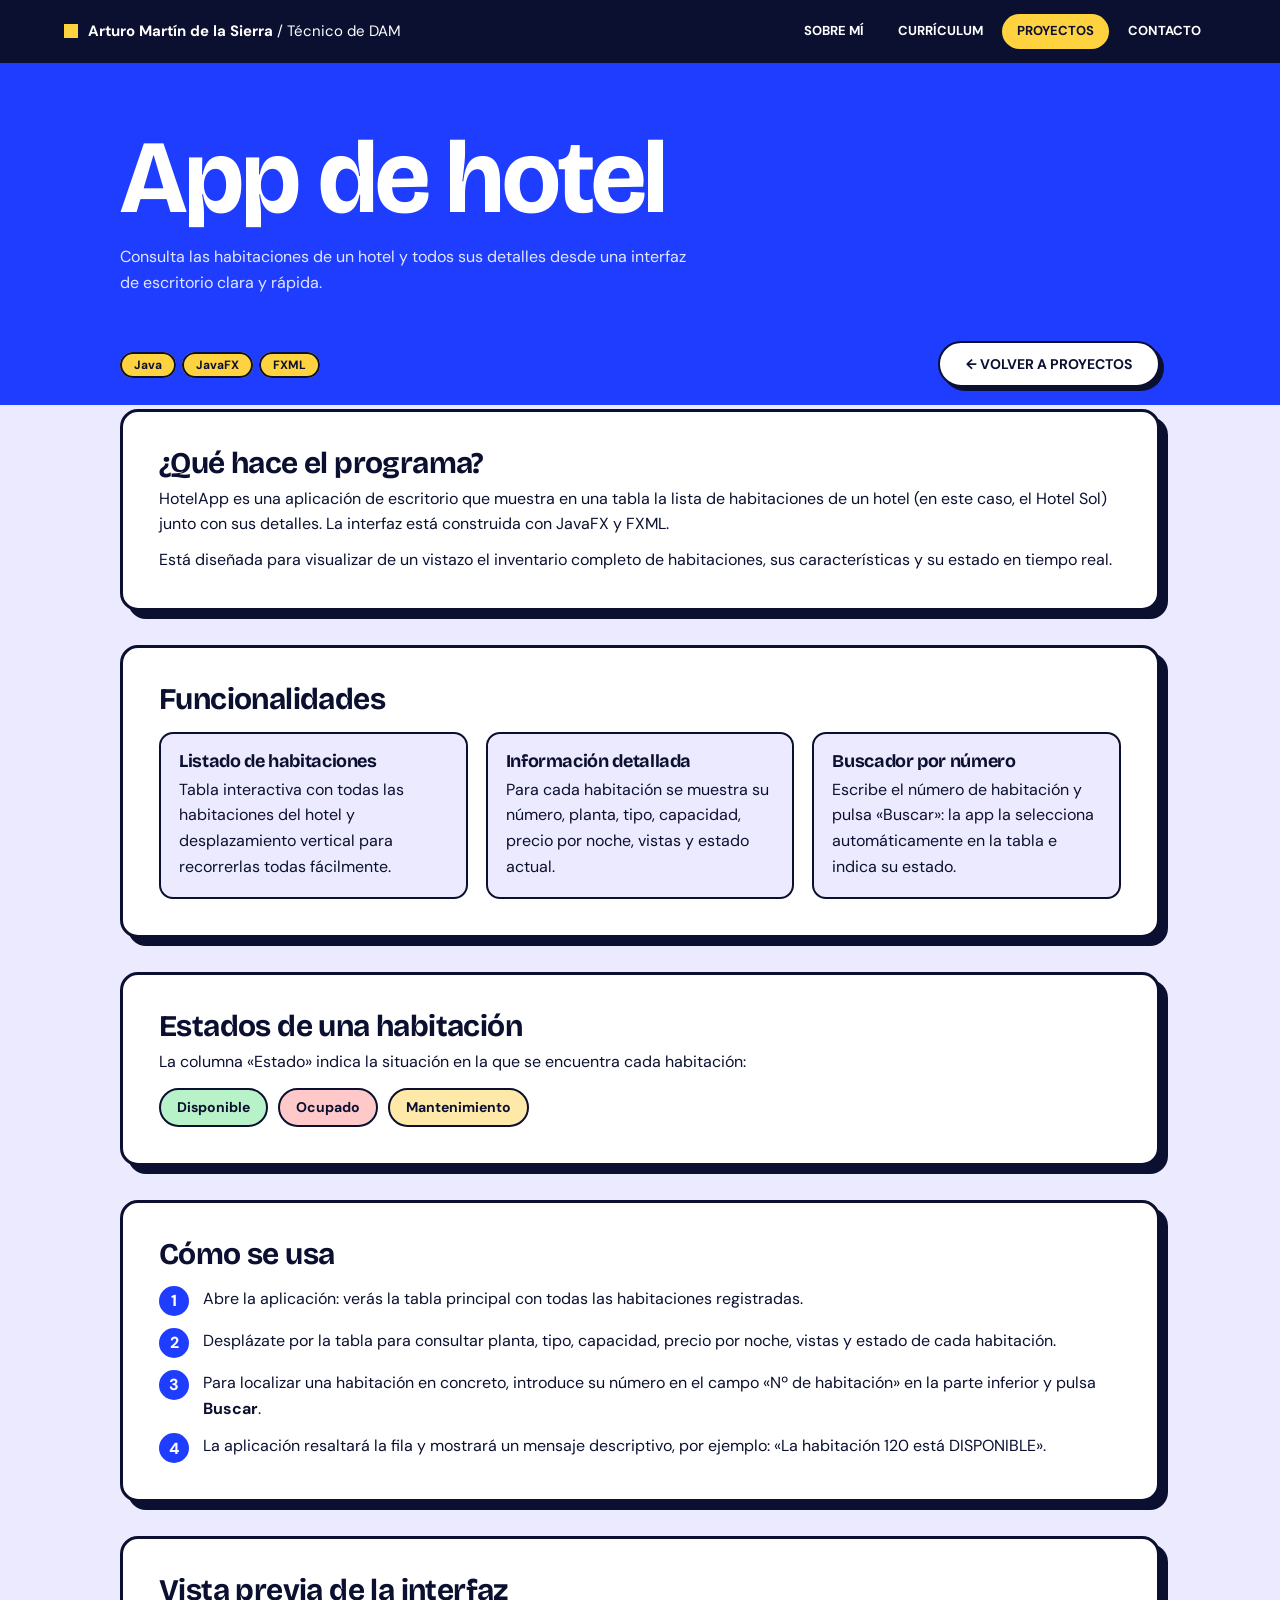
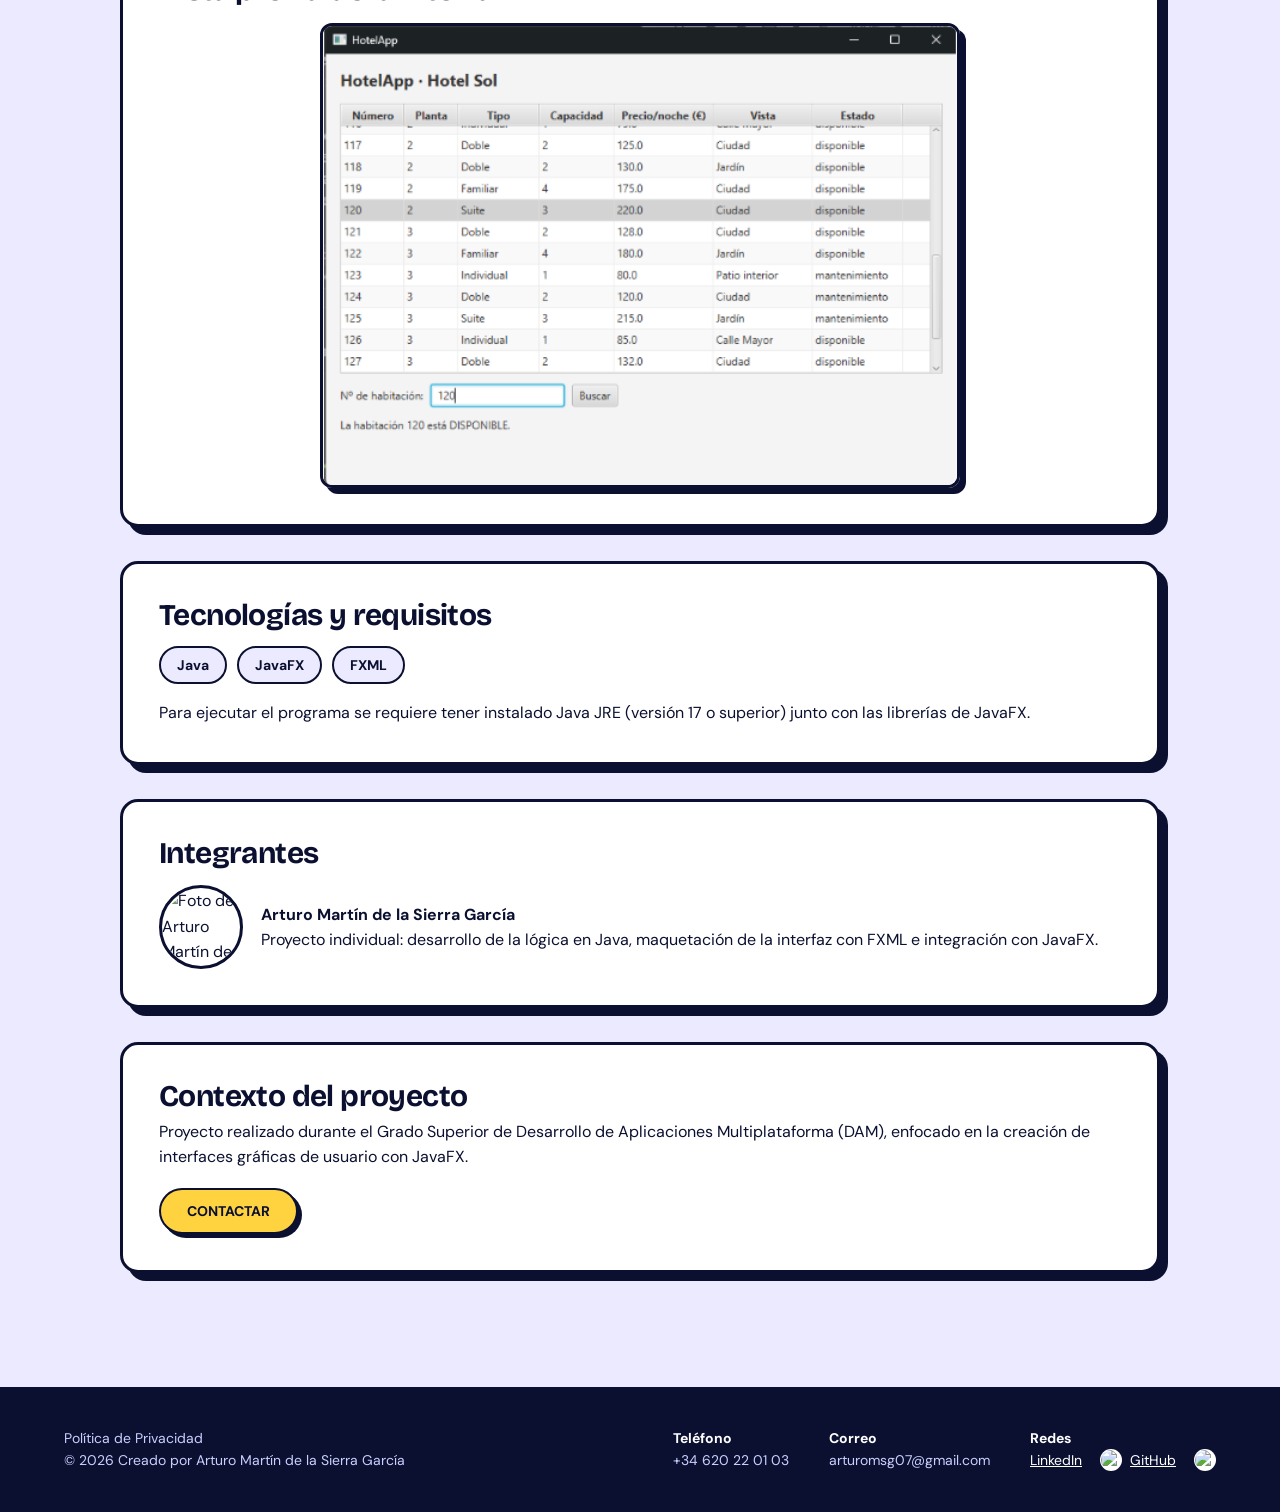
==== Hotel.html @ 02730245 "Nuevo proyecto" ====
<!DOCTYPE html>
<html lang="es">
<head>
<meta charset="UTF-8">
<meta name="viewport" content="width=device-width, initial-scale=1.0">
<title>Portfolio - App de hotel</title>
<link rel="preconnect" href="https://fonts.googleapis.com">
<link href="https://fonts.googleapis.com/css2?family=Bricolage+Grotesque:wght@700;800&family=DM+Sans:wght@400;700&display=swap" rel="stylesheet">
<link rel="stylesheet" href="styles/style.css">
</head>
<body>
<header>
<div class="logo"><i></i><span><strong>Arturo Martín de la Sierra</strong> / Técnico de DAM</span></div>
<nav><a href="index.html">SOBRE MÍ</a><a href="Curriculum.html">CURRÍCULUM</a><a href="Proyectos.html" class="on">PROYECTOS</a><a href="Contacto.html">CONTACTO</a></nav>
</header>
<section class="banner"><div class="wrap"><h1>App de hotel</h1><p>Consulta las habitaciones de un hotel y todos sus detalles desde una interfaz de escritorio clara y rápida.</p></div></section>
<main class="up"><div class="wrap">

<div class="fila" style="margin-bottom:22px"><div><span class="tag">Java</span><span class="tag">JavaFX</span><span class="tag">FXML</span></div><a class="btn alt" style="margin:0" href="Proyectos.html">← VOLVER A PROYECTOS</a></div>

<article class="card">
<h2>¿Qué hace el programa?</h2>
<p>HotelApp es una aplicación de escritorio que muestra en una tabla la lista de habitaciones de un hotel (en este caso, el Hotel Sol) junto con sus detalles. La interfaz está construida con JavaFX y FXML.</p>
<p>Está diseñada para visualizar de un vistazo el inventario completo de habitaciones, sus características y su estado en tiempo real.</p>
</article>

<article class="card">
<h2>Funcionalidades</h2>
<div class="grid" style="margin-top:16px">
<div class="feat"><h3>Listado de habitaciones</h3><p>Tabla interactiva con todas las habitaciones del hotel y desplazamiento vertical para recorrerlas todas fácilmente.</p></div>
<div class="feat"><h3>Información detallada</h3><p>Para cada habitación se muestra su número, planta, tipo, capacidad, precio por noche, vistas y estado actual.</p></div>
<div class="feat"><h3>Buscador por número</h3><p>Escribe el número de habitación y pulsa «Buscar»: la app la selecciona automáticamente en la tabla e indica su estado.</p></div>
</div>
</article>

<article class="card">
<h2>Estados de una habitación</h2>
<p>La columna «Estado» indica la situación en la que se encuentra cada habitación:</p>
<div class="chips" style="margin-top:14px">
<span class="est ok">Disponible</span>
<span class="est occ">Ocupado</span>
<span class="est mnt">Mantenimiento</span>
</div>
</article>

<article class="card">
<h2>Cómo se usa</h2>
<ol class="pasos" style="margin-top:16px">
<li><span>Abre la aplicación: verás la tabla principal con todas las habitaciones registradas.</span></li>
<li><span>Desplázate por la tabla para consultar planta, tipo, capacidad, precio por noche, vistas y estado de cada habitación.</span></li>
<li><span>Para localizar una habitación en concreto, introduce su número en el campo «Nº de habitación» en la parte inferior y pulsa <strong>Buscar</strong>.</span></li>
<li><span>La aplicación resaltará la fila y mostrará un mensaje descriptivo, por ejemplo: «La habitación 120 está DISPONIBLE».</span></li>
</ol>
</article>

<article class="card">
<h2>Vista previa de la interfaz</h2>
<img class="shot" src="Img/HotelApp.png" alt="Captura de HotelApp · Hotel Sol: tabla de habitaciones con buscador por número">
</article>

<article class="card">
<h2>Tecnologías y requisitos</h2>
<div class="chips" style="margin-top:14px"><span>Java</span><span>JavaFX</span><span>FXML</span></div>
<p style="margin-top:16px">Para ejecutar el programa se requiere tener instalado Java JRE (versión 17 o superior) junto con las librerías de JavaFX.</p>
</article>

<article class="card">
<h2>Integrantes</h2>
<div class="persona" style="margin-top:16px"><img src="Img/FotoPortfolio.png" alt="Foto de Arturo Martín de la Sierra"><div><strong>Arturo Martín de la Sierra García</strong><p>Proyecto individual: desarrollo de la lógica en Java, maquetación de la interfaz con FXML e integración con JavaFX.</p></div></div>
</article>

<article class="card">
<h2>Contexto del proyecto</h2>
<p>Proyecto realizado durante el Grado Superior de Desarrollo de Aplicaciones Multiplataforma (DAM), enfocado en la creación de interfaces gráficas de usuario con JavaFX.</p>
<div class="fila" style="margin-top:18px"><a class="btn" style="margin:0" href="Contacto.html">CONTACTAR</a></div>
</article>

</div></main>
<footer>
<div><p>Política de Privacidad</p><p>&copy; 2026 Creado por Arturo Martín de la Sierra García</p></div>
<div class="der">
<div><strong>Teléfono</strong><p>+34 620 22 01 03</p></div>
<div><strong>Correo</strong><p>arturomsg07@gmail.com</p></div>
<div><strong>Redes</strong><div class="redes"><a href="https://www.linkedin.com/in/arturo-martin-de-la-sierra3147">LinkedIn</a><img src="Img/LinkedIn_icon.svg.png" alt="Logo de LinkedIn"><a href="https://github.com/Artyx3147">GitHub</a><img src="Img/2111432.png" alt="Logo de GitHub"></div></div>
</div>
</footer>
</body>
</html>
---- styles/style.css ----
:root{--blue:#1f3dff;--ink:#0b1030;--lilac:#eceaff;--sun:#ffd23f;--r:18px}
*{margin:0;padding:0;box-sizing:border-box}
body{font:16px/1.6 "DM Sans",Arial,sans-serif;color:var(--ink);background:var(--lilac)}
h1,h2,h3{font-family:"Bricolage Grotesque","DM Sans",Arial,sans-serif;line-height:1.05;letter-spacing:-.02em}
a{color:inherit}
:focus-visible{outline:3px solid var(--sun);outline-offset:3px}
.wrap{max-width:1040px;margin:0 auto}
header{position:sticky;top:0;z-index:5;display:flex;justify-content:space-between;align-items:center;flex-wrap:wrap;gap:10px;padding:14px 5%;background:var(--ink);color:#fff}
.logo{display:flex;align-items:center;gap:10px;font-size:15px}
.logo i{width:14px;height:14px;background:var(--sun)}
nav a{display:inline-block;margin-left:4px;padding:7px 15px;border-radius:99px;font-size:13px;font-weight:700;text-decoration:none}
nav a:hover{background:var(--blue)}
nav a.on{background:var(--sun);color:var(--ink)}
.btn{display:inline-block;padding:12px 26px;margin:0 10px 12px 0;border:2px solid var(--ink);border-radius:99px;background:var(--sun);color:var(--ink);font:700 14px "DM Sans",Arial,sans-serif;text-decoration:none;cursor:pointer;box-shadow:4px 4px 0 var(--ink);transition:transform .15s,box-shadow .15s}
.btn:hover{transform:translate(-2px,-2px);box-shadow:6px 6px 0 var(--ink)}
.btn.alt{background:#fff}
.hero{background:var(--blue);color:#fff;padding:70px 5% 90px}
.hero .wrap{display:grid;grid-template-columns:360px 1fr;gap:70px;align-items:center}
.perfil{background:#fff;color:var(--ink);padding:16px 16px 28px;text-align:center;border:3px solid var(--ink);border-radius:200px 200px var(--r) var(--r);box-shadow:10px 10px 0 var(--sun)}
.perfil img{display:block;width:100%;aspect-ratio:1;object-fit:cover;border-radius:180px 180px 10px 10px;margin-bottom:18px}
.perfil h2{font-size:26px;margin-bottom:8px}
.perfil p{font-size:13px;font-weight:700;color:var(--blue)}
.hero h1{font-size:clamp(72px,13vw,160px)}
.hero h3{font-size:clamp(20px,2.6vw,28px);margin:6px 0 26px;color:var(--sun)}
.hero p{max-width:54ch;margin-bottom:14px;color:#e2e7ff}
.banner{background:var(--blue);color:#fff;padding:60px 5% 110px}
.banner h1{font-size:clamp(48px,9vw,104px)}
.banner p{margin-top:12px;max-width:52ch;color:#e2e7ff}
.up{margin-top:-64px;padding:0 5% 80px}
.card{background:#fff;border:3px solid var(--ink);border-radius:var(--r);box-shadow:8px 8px 0 var(--ink);padding:36px;margin-bottom:34px}
.fila{display:flex;justify-content:space-between;align-items:center;flex-wrap:wrap;gap:14px}
.card h2{font-size:30px;margin-bottom:6px}
.edu{display:flex;justify-content:space-between;align-items:center;gap:30px}
.edu b{display:block;font:800 26px "Bricolage Grotesque",Arial,sans-serif;color:var(--blue)}
.edu h3{font-size:22px;margin:4px 0}
.edu p{color:#4b5170}
.edu img{max-width:230px;max-height:130px;object-fit:contain}
.sub{font-size:19px;margin:26px 0 14px}
.chips{display:flex;flex-wrap:wrap;gap:10px}
.chips span,.tag{padding:6px 16px;border:2px solid var(--ink);border-radius:99px;background:var(--lilac);font-size:14px;font-weight:700}
.tag{background:var(--sun);font-size:12px;padding:3px 12px;margin:0 6px 0 0}
.proj{display:grid;grid-template-columns:1fr 1fr;padding:0;overflow:hidden}
.proj:nth-child(even) .txt{order:2}
.txt{padding:40px;display:flex;flex-direction:column;justify-content:center;gap:14px}
.txt h2{font-size:34px;color:var(--blue);margin:0}
.vis{display:flex;align-items:center;justify-content:center;min-height:310px;padding:24px;background:var(--lilac);border-left:3px solid var(--ink)}
.proj:nth-child(even) .vis{border-left:0;border-right:3px solid var(--ink)}
.vis img{width:100%;max-height:260px;object-fit:contain;border-radius:10px}
.mock{width:100%;background:var(--ink);color:#fff;border-radius:12px;padding:12px 14px 16px;font-size:12px}
.mock .dots{display:flex;gap:6px;margin-bottom:12px}
.mock .dots i{width:9px;height:9px;border-radius:50%;background:var(--sun)}
.mock .cols{display:grid;grid-template-columns:1fr 1.5fr;gap:12px}
.mock .lista div{padding:8px 10px;margin-bottom:6px;border-radius:8px;background:#1b2250}
.mock .lista .sel{background:var(--blue);font-weight:700}
.mock .det{padding:12px;border-radius:8px;background:#fff;color:var(--ink)}
.mock .det b{display:block;margin-bottom:8px;font-size:14px}
.mock .det u{display:block;height:8px;margin-bottom:8px;border-radius:4px;background:var(--lilac)}
form{display:flex;flex-direction:column;gap:18px}
label{display:block;margin-bottom:6px;font-size:14px;font-weight:700}
input,textarea{width:100%;padding:12px 14px;border:2px solid var(--ink);border-radius:12px;font:15px "DM Sans",Arial,sans-serif;background:#fff}
input:focus,textarea:focus{outline:none;border-color:var(--blue);box-shadow:4px 4px 0 var(--blue)}
textarea{resize:vertical}
footer{display:flex;justify-content:space-between;flex-wrap:wrap;gap:30px;padding:40px 5%;background:var(--ink);color:#c9cfff;font-size:14px}
footer strong{display:block;color:#fff}
footer .der{display:flex;flex-wrap:wrap;gap:40px}
footer .redes{display:flex;align-items:center;gap:8px}
footer .redes img{width:22px;height:22px;background:#fff;border-radius:50%;padding:1px}
footer .redes a{margin-right:10px;color:#fff}
@media(max-width:820px){.hero .wrap,.proj{grid-template-columns:1fr}.hero .wrap{gap:50px}.proj:nth-child(even) .txt{order:0}.vis,.proj:nth-child(even) .vis{border:0;border-top:3px solid var(--ink)}.edu{flex-direction:column;align-items:flex-start}.card{padding:26px}}
@media(prefers-reduced-motion:reduce){.btn{transition:none}}

.mas-fila{display:flex;align-items:center;gap:12px;font-size:13px;font-weight:700}
.mas{display:inline-flex;align-items:center;justify-content:center;width:44px;height:44px;border:2px solid var(--ink);border-radius:50%;background:var(--sun);color:var(--ink);font:800 28px/1 "Bricolage Grotesque",Arial,sans-serif;text-decoration:none;box-shadow:3px 3px 0 var(--ink);transition:transform .15s,box-shadow .15s}
.mas:hover{transform:translate(-2px,-2px);box-shadow:5px 5px 0 var(--ink)}
.grid{display:grid;grid-template-columns:repeat(auto-fit,minmax(240px,1fr));gap:18px}
.feat{border:2px solid var(--ink);border-radius:14px;padding:18px;background:var(--lilac)}
.feat h3{font-size:18px;margin-bottom:6px}
.card p+p{margin-top:10px}
.pasos{list-style:none;counter-reset:p;display:grid;gap:12px}
.pasos li{counter-increment:p;display:flex;gap:14px;align-items:flex-start}
.pasos li::before{content:counter(p);flex:none;display:grid;place-items:center;width:30px;height:30px;border-radius:50%;background:var(--blue);color:#fff;font-weight:800}
.est{display:inline-block;padding:2px 12px;border:2px solid var(--ink);border-radius:99px;font-size:13px;font-weight:700}
.est.ok{background:#b8f2c9}.est.occ{background:#ffc9c9}.est.nx{background:#e6e6e6}
.persona{display:flex;align-items:center;gap:18px}
.persona img{width:84px;height:84px;object-fit:cover;border-radius:50%;border:3px solid var(--ink)}
@media(prefers-reduced-motion:reduce){.mas{transition:none}}
.est.mnt{background:#ffe9a8}
.shot{display:block;width:100%;max-width:640px;margin:16px auto 0;border:3px solid var(--ink);border-radius:12px;box-shadow:6px 6px 0 var(--ink)}
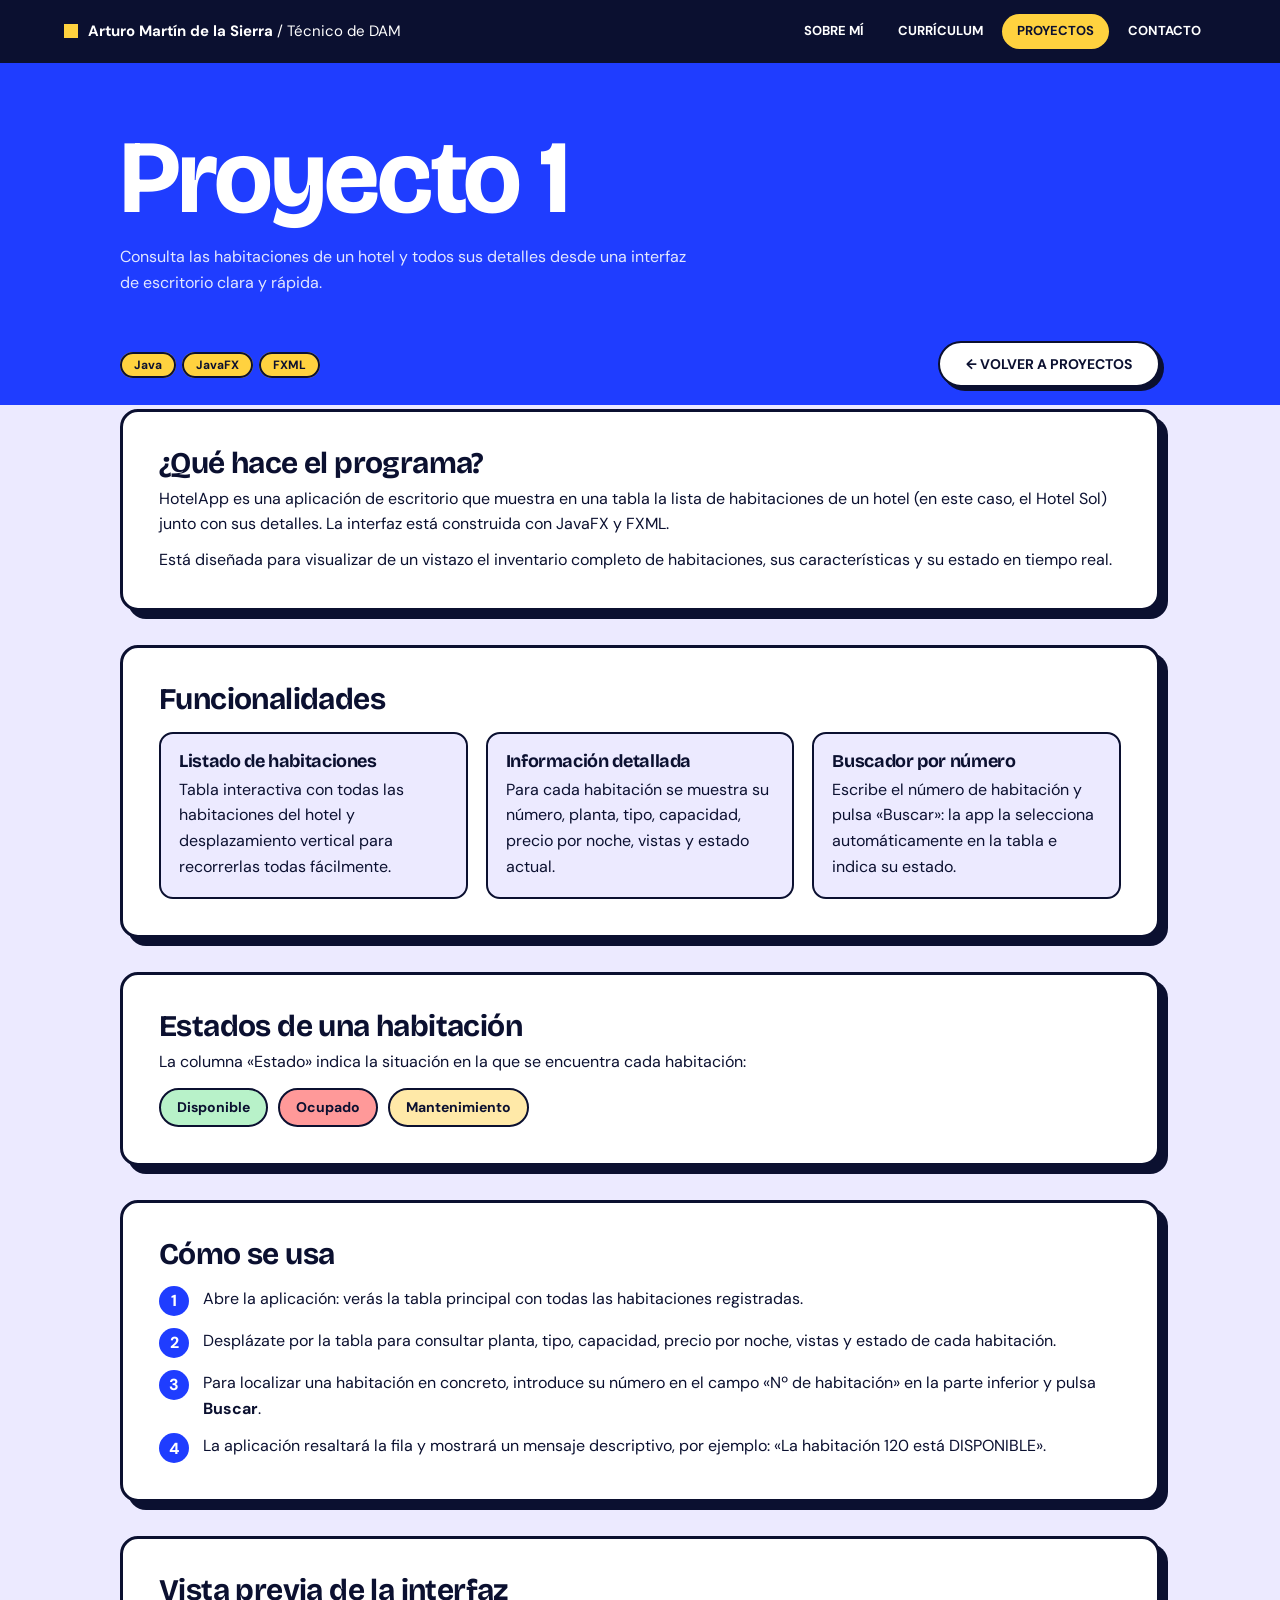
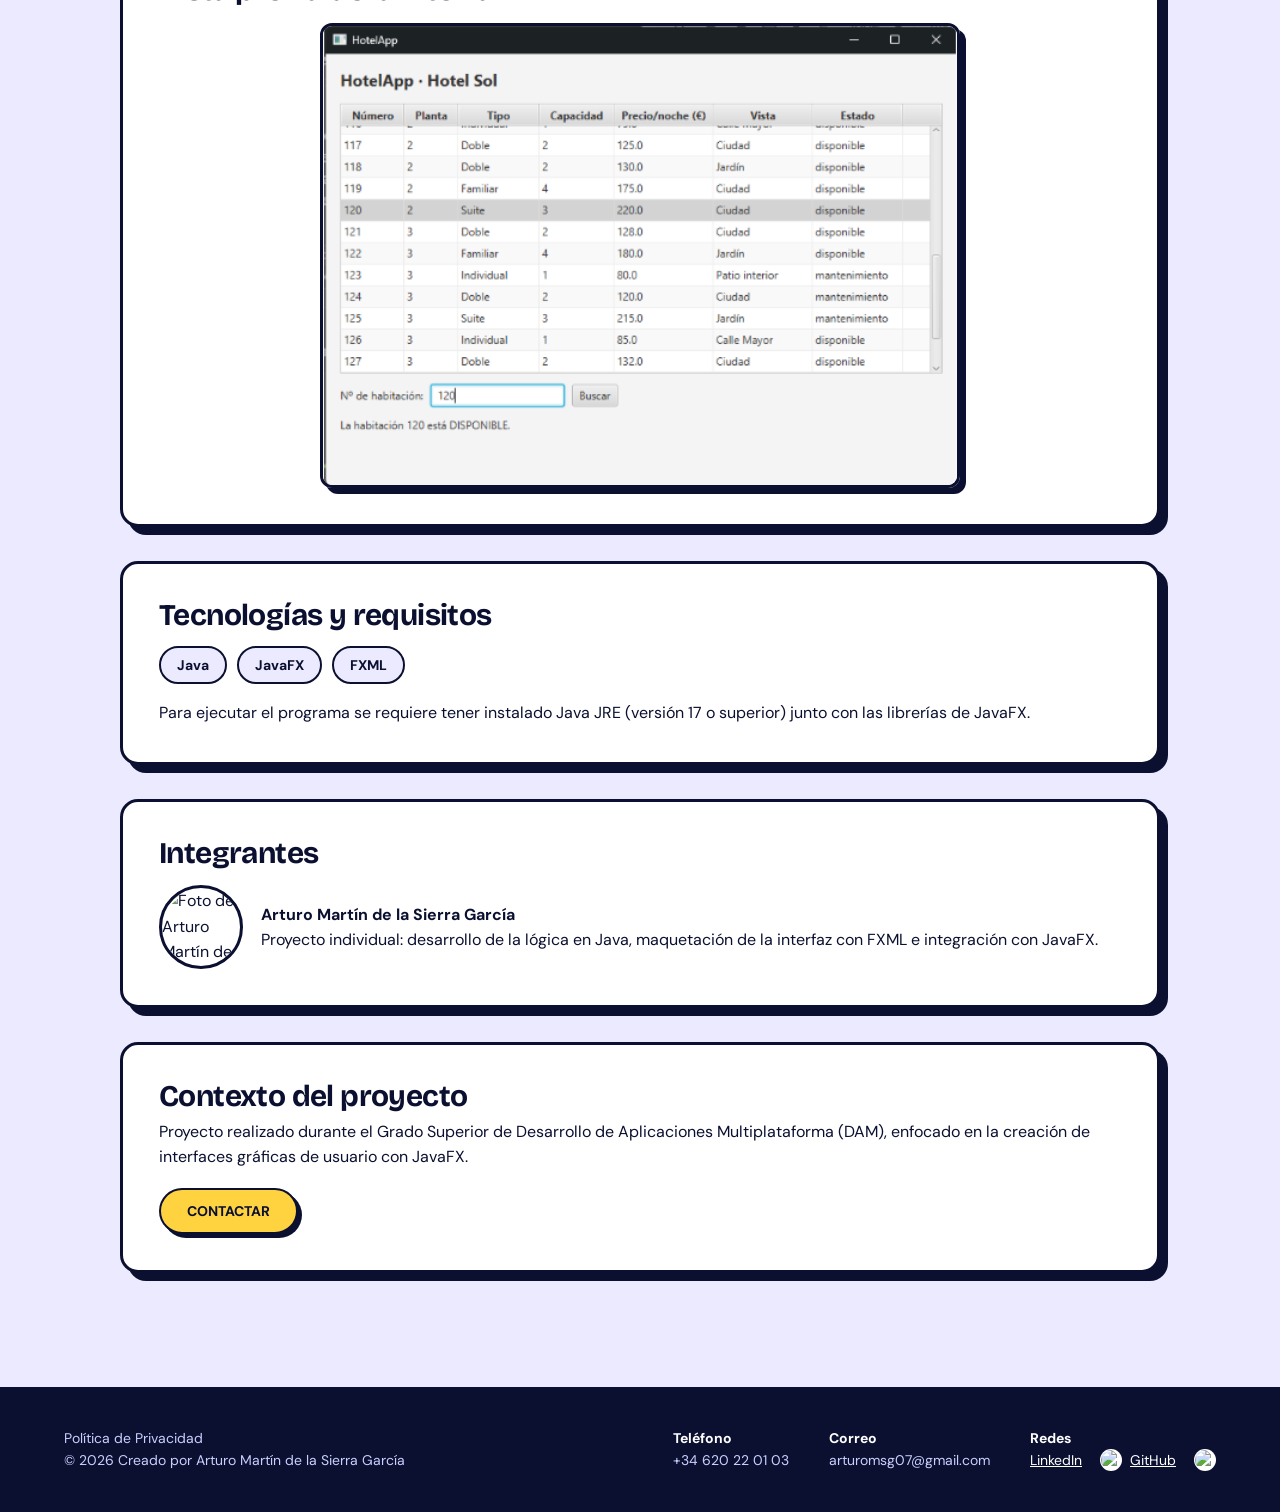
==== commit 34b8535c: "Proyecto 2" ====
--- a/Hotel.html
+++ b/Hotel.html
@@ -13,7 +13,7 @@
 <div class="logo"><i></i><span><strong>Arturo Martín de la Sierra</strong> / Técnico de DAM</span></div>
 <nav><a href="index.html">SOBRE MÍ</a><a href="Curriculum.html">CURRÍCULUM</a><a href="Proyectos.html" class="on">PROYECTOS</a><a href="Contacto.html">CONTACTO</a></nav>
 </header>
-<section class="banner"><div class="wrap"><h1>App de hotel</h1><p>Consulta las habitaciones de un hotel y todos sus detalles desde una interfaz de escritorio clara y rápida.</p></div></section>
+<section class="banner"><div class="wrap"><h1>Proyecto 1</h1><p>Consulta las habitaciones de un hotel y todos sus detalles desde una interfaz de escritorio clara y rápida.</p></div></section>
 <main class="up"><div class="wrap">
 
 <div class="fila" style="margin-bottom:22px"><div><span class="tag">Java</span><span class="tag">JavaFX</span><span class="tag">FXML</span></div><a class="btn alt" style="margin:0" href="Proyectos.html">← VOLVER A PROYECTOS</a></div>
--- a/styles/style.css
+++ b/styles/style.css
@@ -1,88 +1,604 @@
-:root{--blue:#1f3dff;--ink:#0b1030;--lilac:#eceaff;--sun:#ffd23f;--r:18px}
-*{margin:0;padding:0;box-sizing:border-box}
-body{font:16px/1.6 "DM Sans",Arial,sans-serif;color:var(--ink);background:var(--lilac)}
-h1,h2,h3{font-family:"Bricolage Grotesque","DM Sans",Arial,sans-serif;line-height:1.05;letter-spacing:-.02em}
-a{color:inherit}
-:focus-visible{outline:3px solid var(--sun);outline-offset:3px}
-.wrap{max-width:1040px;margin:0 auto}
-header{position:sticky;top:0;z-index:5;display:flex;justify-content:space-between;align-items:center;flex-wrap:wrap;gap:10px;padding:14px 5%;background:var(--ink);color:#fff}
-.logo{display:flex;align-items:center;gap:10px;font-size:15px}
-.logo i{width:14px;height:14px;background:var(--sun)}
-nav a{display:inline-block;margin-left:4px;padding:7px 15px;border-radius:99px;font-size:13px;font-weight:700;text-decoration:none}
-nav a:hover{background:var(--blue)}
-nav a.on{background:var(--sun);color:var(--ink)}
-.btn{display:inline-block;padding:12px 26px;margin:0 10px 12px 0;border:2px solid var(--ink);border-radius:99px;background:var(--sun);color:var(--ink);font:700 14px "DM Sans",Arial,sans-serif;text-decoration:none;cursor:pointer;box-shadow:4px 4px 0 var(--ink);transition:transform .15s,box-shadow .15s}
-.btn:hover{transform:translate(-2px,-2px);box-shadow:6px 6px 0 var(--ink)}
-.btn.alt{background:#fff}
-.hero{background:var(--blue);color:#fff;padding:70px 5% 90px}
-.hero .wrap{display:grid;grid-template-columns:360px 1fr;gap:70px;align-items:center}
-.perfil{background:#fff;color:var(--ink);padding:16px 16px 28px;text-align:center;border:3px solid var(--ink);border-radius:200px 200px var(--r) var(--r);box-shadow:10px 10px 0 var(--sun)}
-.perfil img{display:block;width:100%;aspect-ratio:1;object-fit:cover;border-radius:180px 180px 10px 10px;margin-bottom:18px}
-.perfil h2{font-size:26px;margin-bottom:8px}
-.perfil p{font-size:13px;font-weight:700;color:var(--blue)}
-.hero h1{font-size:clamp(72px,13vw,160px)}
-.hero h3{font-size:clamp(20px,2.6vw,28px);margin:6px 0 26px;color:var(--sun)}
-.hero p{max-width:54ch;margin-bottom:14px;color:#e2e7ff}
-.banner{background:var(--blue);color:#fff;padding:60px 5% 110px}
-.banner h1{font-size:clamp(48px,9vw,104px)}
-.banner p{margin-top:12px;max-width:52ch;color:#e2e7ff}
-.up{margin-top:-64px;padding:0 5% 80px}
-.card{background:#fff;border:3px solid var(--ink);border-radius:var(--r);box-shadow:8px 8px 0 var(--ink);padding:36px;margin-bottom:34px}
-.fila{display:flex;justify-content:space-between;align-items:center;flex-wrap:wrap;gap:14px}
-.card h2{font-size:30px;margin-bottom:6px}
-.edu{display:flex;justify-content:space-between;align-items:center;gap:30px}
-.edu b{display:block;font:800 26px "Bricolage Grotesque",Arial,sans-serif;color:var(--blue)}
-.edu h3{font-size:22px;margin:4px 0}
-.edu p{color:#4b5170}
-.edu img{max-width:230px;max-height:130px;object-fit:contain}
-.sub{font-size:19px;margin:26px 0 14px}
-.chips{display:flex;flex-wrap:wrap;gap:10px}
-.chips span,.tag{padding:6px 16px;border:2px solid var(--ink);border-radius:99px;background:var(--lilac);font-size:14px;font-weight:700}
-.tag{background:var(--sun);font-size:12px;padding:3px 12px;margin:0 6px 0 0}
-.proj{display:grid;grid-template-columns:1fr 1fr;padding:0;overflow:hidden}
-.proj:nth-child(even) .txt{order:2}
-.txt{padding:40px;display:flex;flex-direction:column;justify-content:center;gap:14px}
-.txt h2{font-size:34px;color:var(--blue);margin:0}
-.vis{display:flex;align-items:center;justify-content:center;min-height:310px;padding:24px;background:var(--lilac);border-left:3px solid var(--ink)}
-.proj:nth-child(even) .vis{border-left:0;border-right:3px solid var(--ink)}
-.vis img{width:100%;max-height:260px;object-fit:contain;border-radius:10px}
-.mock{width:100%;background:var(--ink);color:#fff;border-radius:12px;padding:12px 14px 16px;font-size:12px}
-.mock .dots{display:flex;gap:6px;margin-bottom:12px}
-.mock .dots i{width:9px;height:9px;border-radius:50%;background:var(--sun)}
-.mock .cols{display:grid;grid-template-columns:1fr 1.5fr;gap:12px}
-.mock .lista div{padding:8px 10px;margin-bottom:6px;border-radius:8px;background:#1b2250}
-.mock .lista .sel{background:var(--blue);font-weight:700}
-.mock .det{padding:12px;border-radius:8px;background:#fff;color:var(--ink)}
-.mock .det b{display:block;margin-bottom:8px;font-size:14px}
-.mock .det u{display:block;height:8px;margin-bottom:8px;border-radius:4px;background:var(--lilac)}
-form{display:flex;flex-direction:column;gap:18px}
-label{display:block;margin-bottom:6px;font-size:14px;font-weight:700}
-input,textarea{width:100%;padding:12px 14px;border:2px solid var(--ink);border-radius:12px;font:15px "DM Sans",Arial,sans-serif;background:#fff}
-input:focus,textarea:focus{outline:none;border-color:var(--blue);box-shadow:4px 4px 0 var(--blue)}
-textarea{resize:vertical}
-footer{display:flex;justify-content:space-between;flex-wrap:wrap;gap:30px;padding:40px 5%;background:var(--ink);color:#c9cfff;font-size:14px}
-footer strong{display:block;color:#fff}
-footer .der{display:flex;flex-wrap:wrap;gap:40px}
-footer .redes{display:flex;align-items:center;gap:8px}
-footer .redes img{width:22px;height:22px;background:#fff;border-radius:50%;padding:1px}
-footer .redes a{margin-right:10px;color:#fff}
-@media(max-width:820px){.hero .wrap,.proj{grid-template-columns:1fr}.hero .wrap{gap:50px}.proj:nth-child(even) .txt{order:0}.vis,.proj:nth-child(even) .vis{border:0;border-top:3px solid var(--ink)}.edu{flex-direction:column;align-items:flex-start}.card{padding:26px}}
-@media(prefers-reduced-motion:reduce){.btn{transition:none}}
-
-.mas-fila{display:flex;align-items:center;gap:12px;font-size:13px;font-weight:700}
-.mas{display:inline-flex;align-items:center;justify-content:center;width:44px;height:44px;border:2px solid var(--ink);border-radius:50%;background:var(--sun);color:var(--ink);font:800 28px/1 "Bricolage Grotesque",Arial,sans-serif;text-decoration:none;box-shadow:3px 3px 0 var(--ink);transition:transform .15s,box-shadow .15s}
-.mas:hover{transform:translate(-2px,-2px);box-shadow:5px 5px 0 var(--ink)}
-.grid{display:grid;grid-template-columns:repeat(auto-fit,minmax(240px,1fr));gap:18px}
-.feat{border:2px solid var(--ink);border-radius:14px;padding:18px;background:var(--lilac)}
-.feat h3{font-size:18px;margin-bottom:6px}
-.card p+p{margin-top:10px}
-.pasos{list-style:none;counter-reset:p;display:grid;gap:12px}
-.pasos li{counter-increment:p;display:flex;gap:14px;align-items:flex-start}
-.pasos li::before{content:counter(p);flex:none;display:grid;place-items:center;width:30px;height:30px;border-radius:50%;background:var(--blue);color:#fff;font-weight:800}
-.est{display:inline-block;padding:2px 12px;border:2px solid var(--ink);border-radius:99px;font-size:13px;font-weight:700}
-.est.ok{background:#b8f2c9}.est.occ{background:#ffc9c9}.est.nx{background:#e6e6e6}
-.persona{display:flex;align-items:center;gap:18px}
-.persona img{width:84px;height:84px;object-fit:cover;border-radius:50%;border:3px solid var(--ink)}
-@media(prefers-reduced-motion:reduce){.mas{transition:none}}
-.est.mnt{background:#ffe9a8}
-.shot{display:block;width:100%;max-width:640px;margin:16px auto 0;border:3px solid var(--ink);border-radius:12px;box-shadow:6px 6px 0 var(--ink)}
+:root {
+  --blue: #1f3dff;
+  --ink: #0b1030;
+  --lilac: #eceaff;
+  --sun: #ffd23f;
+  --r: 18px;
+}
+
+* {
+  margin: 0;
+  padding: 0;
+  box-sizing: border-box;
+}
+
+body {
+  font: 16px/1.6 "DM Sans", Arial, sans-serif;
+  color: var(--ink);
+  background: var(--lilac);
+}
+
+h1, h2, h3 {
+  font-family: "Bricolage Grotesque", "DM Sans", Arial, sans-serif;
+  line-height: 1.05;
+  letter-spacing: -.02em;
+}
+
+a {
+  color: inherit;
+}
+
+:focus-visible {
+  outline: 3px solid var(--sun);
+  outline-offset: 3px;
+}
+
+.wrap {
+  max-width: 1040px;
+  margin: 0 auto;
+}
+
+header {
+  position: sticky;
+  top: 0;
+  z-index: 5;
+  display: flex;
+  justify-content: space-between;
+  align-items: center;
+  flex-wrap: wrap;
+  gap: 10px;
+  padding: 14px 5%;
+  background: var(--ink);
+  color: #fff;
+}
+
+.logo {
+  display: flex;
+  align-items: center;
+  gap: 10px;
+  font-size: 15px;
+}
+
+.logo i {
+  width: 14px;
+  height: 14px;
+  background: var(--sun);
+}
+
+nav a {
+  display: inline-block;
+  margin-left: 4px;
+  padding: 7px 15px;
+  border-radius: 99px;
+  font-size: 13px;
+  font-weight: 700;
+  text-decoration: none;
+}
+
+nav a:hover {
+  background: var(--blue);
+}
+
+nav a.on {
+  background: var(--sun);
+  color: var(--ink);
+}
+
+.btn {
+  display: inline-block;
+  padding: 12px 26px;
+  margin: 0 10px 12px 0;
+  border: 2px solid var(--ink);
+  border-radius: 99px;
+  background: var(--sun);
+  color: var(--ink);
+  font: 700 14px "DM Sans", Arial, sans-serif;
+  text-decoration: none;
+  cursor: pointer;
+  box-shadow: 4px 4px 0 var(--ink);
+  transition: transform .15s, box-shadow .15s;
+}
+
+.btn:hover {
+  transform: translate(-2px, -2px);
+  box-shadow: 6px 6px 0 var(--ink);
+}
+
+.btn.alt {
+  background: #fff;
+}
+
+.hero {
+  background: var(--blue);
+  color: #fff;
+  padding: 70px 5% 90px;
+}
+
+.hero .wrap {
+  display: grid;
+  grid-template-columns: 360px 1fr;
+  gap: 70px;
+  align-items: center;
+}
+
+.perfil {
+  background: #fff;
+  color: var(--ink);
+  padding: 16px 16px 28px;
+  text-align: center;
+  border: 3px solid var(--ink);
+  border-radius: 200px 200px var(--r) var(--r);
+  box-shadow: 10px 10px 0 var(--sun);
+}
+
+.perfil img {
+  display: block;
+  width: 100%;
+  aspect-ratio: 1;
+  object-fit: cover;
+  border-radius: 180px 180px 10px 10px;
+  margin-bottom: 18px;
+}
+
+.perfil h2 {
+  font-size: 26px;
+  margin-bottom: 8px;
+}
+
+.perfil p {
+  font-size: 13px;
+  font-weight: 700;
+  color: var(--blue);
+}
+
+.hero h1 {
+  font-size: clamp(72px, 13vw, 160px);
+}
+
+.hero h3 {
+  font-size: clamp(20px, 2.6vw, 28px);
+  margin: 6px 0 26px;
+  color: var(--sun);
+}
+
+.hero p {
+  max-width: 54ch;
+  margin-bottom: 14px;
+  color: #e2e7ff;
+}
+
+.banner {
+  background: var(--blue);
+  color: #fff;
+  padding: 60px 5% 110px;
+}
+
+.banner h1 {
+  font-size: clamp(48px, 9vw, 104px);
+}
+
+.banner p {
+  margin-top: 12px;
+  max-width: 52ch;
+  color: #e2e7ff;
+}
+
+.up {
+  margin-top: -64px;
+  padding: 0 5% 80px;
+}
+
+.card {
+  background: #fff;
+  border: 3px solid var(--ink);
+  border-radius: var(--r);
+  box-shadow: 8px 8px 0 var(--ink);
+  padding: 36px;
+  margin-bottom: 34px;
+}
+
+.fila {
+  display: flex;
+  justify-content: space-between;
+  align-items: center;
+  flex-wrap: wrap;
+  gap: 14px;
+}
+
+.card h2 {
+  font-size: 30px;
+  margin-bottom: 6px;
+}
+
+.edu {
+  display: flex;
+  justify-content: space-between;
+  align-items: center;
+  gap: 30px;
+}
+
+.edu b {
+  display: block;
+  font: 800 26px "Bricolage Grotesque", Arial, sans-serif;
+  color: var(--blue);
+}
+
+.edu h3 {
+  font-size: 22px;
+  margin: 4px 0;
+}
+
+.edu p {
+  color: #4b5170;
+}
+
+.edu img {
+  max-width: 230px;
+  max-height: 130px;
+  object-fit: contain;
+}
+
+.sub {
+  font-size: 19px;
+  margin: 26px 0 14px;
+}
+
+.chips {
+  display: flex;
+  flex-wrap: wrap;
+  gap: 10px;
+}
+
+.chips span, .tag {
+  padding: 6px 16px;
+  border: 2px solid var(--ink);
+  border-radius: 99px;
+  background: var(--lilac);
+  font-size: 14px;
+  font-weight: 700;
+}
+
+.tag {
+  background: var(--sun);
+  font-size: 12px;
+  padding: 3px 12px;
+  margin: 0 6px 0 0;
+}
+
+.proj {
+  display: grid;
+  grid-template-columns: 1fr 1fr;
+  padding: 0;
+  overflow: hidden;
+}
+
+.proj:nth-child(even) .txt {
+  order: 2;
+}
+
+.txt {
+  padding: 40px;
+  display: flex;
+  flex-direction: column;
+  justify-content: center;
+  gap: 14px;
+}
+
+.txt h2 {
+  font-size: 34px;
+  color: var(--blue);
+  margin: 0;
+}
+
+.vis {
+  display: flex;
+  align-items: center;
+  justify-content: center;
+  min-height: 310px;
+  padding: 24px;
+  background: var(--lilac);
+  border-left: 3px solid var(--ink);
+}
+
+.proj:nth-child(even) .vis {
+  border-left: 0;
+  border-right: 3px solid var(--ink);
+}
+
+.vis img {
+  width: 100%;
+  max-height: 260px;
+  object-fit: contain;
+  border-radius: 10px;
+}
+
+.mock {
+  width: 100%;
+  background: var(--ink);
+  color: #fff;
+  border-radius: 12px;
+  padding: 12px 14px 16px;
+  font-size: 12px;
+}
+
+.mock .dots {
+  display: flex;
+  gap: 6px;
+  margin-bottom: 12px;
+}
+
+.mock .dots i {
+  width: 9px;
+  height: 9px;
+  border-radius: 50%;
+  background: var(--sun);
+}
+
+.mock .cols {
+  display: grid;
+  grid-template-columns: 1fr 1.5fr;
+  gap: 12px;
+}
+
+.mock .lista div {
+  padding: 8px 10px;
+  margin-bottom: 6px;
+  border-radius: 8px;
+  background: #1b2250;
+}
+
+.mock .lista .sel {
+  background: var(--blue);
+  font-weight: 700;
+}
+
+.mock .det {
+  padding: 12px;
+  border-radius: 8px;
+  background: #fff;
+  color: var(--ink);
+}
+
+.mock .det b {
+  display: block;
+  margin-bottom: 8px;
+  font-size: 14px;
+}
+
+.mock .det u {
+  display: block;
+  height: 8px;
+  margin-bottom: 8px;
+  border-radius: 4px;
+  background: var(--lilac);
+}
+
+form {
+  display: flex;
+  flex-direction: column;
+  gap: 18px;
+}
+
+label {
+  display: block;
+  margin-bottom: 6px;
+  font-size: 14px;
+  font-weight: 700;
+}
+
+input, textarea {
+  width: 100%;
+  padding: 12px 14px;
+  border: 2px solid var(--ink);
+  border-radius: 12px;
+  font: 15px "DM Sans", Arial, sans-serif;
+  background: #fff;
+}
+
+input:focus, textarea:focus {
+  outline: none;
+  border-color: var(--blue);
+  box-shadow: 4px 4px 0 var(--blue);
+}
+
+textarea {
+  resize: vertical;
+}
+
+footer {
+  display: flex;
+  justify-content: space-between;
+  flex-wrap: wrap;
+  gap: 30px;
+  padding: 40px 5%;
+  background: var(--ink);
+  color: #c9cfff;
+  font-size: 14px;
+}
+
+footer strong {
+  display: block;
+  color: #fff;
+}
+
+footer .der {
+  display: flex;
+  flex-wrap: wrap;
+  gap: 40px;
+}
+
+footer .redes {
+  display: flex;
+  align-items: center;
+  gap: 8px;
+}
+
+footer .redes img {
+  width: 22px;
+  height: 22px;
+  background: #fff;
+  border-radius: 50%;
+  padding: 1px;
+}
+
+footer .redes a {
+  margin-right: 10px;
+  color: #fff;
+}
+
+@media (max-width: 820px) {
+  .hero .wrap, .proj {
+    grid-template-columns: 1fr;
+  }
+  .hero .wrap {
+    gap: 50px;
+  }
+  .proj:nth-child(even) .txt {
+    order: 0;
+  }
+  .vis, .proj:nth-child(even) .vis {
+    border: 0;
+    border-top: 3px solid var(--ink);
+  }
+  .edu {
+    flex-direction: column;
+    align-items: flex-start;
+  }
+  .card {
+    padding: 26px;
+  }
+}
+
+@media (prefers-reduced-motion: reduce) {
+  .btn, .mas {
+    transition: none;
+  }
+}
+
+.mas-fila {
+  display: flex;
+  align-items: center;
+  gap: 12px;
+  font-size: 13px;
+  font-weight: 700;
+}
+
+.mas {
+  display: inline-flex;
+  align-items: center;
+  justify-content: center;
+  width: 44px;
+  height: 44px;
+  border: 2px solid var(--ink);
+  border-radius: 50%;
+  background: var(--sun);
+  color: var(--ink);
+  font: 800 28px/1 "Bricolage Grotesque", Arial, sans-serif;
+  text-decoration: none;
+  box-shadow: 3px 3px 0 var(--ink);
+  transition: transform .15s, box-shadow .15s;
+}
+
+.mas:hover {
+  transform: translate(-2px, -2px);
+  box-shadow: 5px 5px 0 var(--ink);
+}
+
+.grid {
+  display: grid;
+  grid-template-columns: repeat(auto-fit, minmax(240px, 1fr));
+  gap: 18px;
+}
+
+.feat {
+  border: 2px solid var(--ink);
+  border-radius: 14px;
+  padding: 18px;
+  background: var(--lilac);
+}
+
+.feat h3 {
+  font-size: 18px;
+  margin-bottom: 6px;
+}
+
+.card p + p {
+  margin-top: 10px;
+}
+
+.pasos {
+  list-style: none;
+  counter-reset: p;
+  display: grid;
+  gap: 12px;
+}
+
+.pasos li {
+  counter-increment: p;
+  display: flex;
+  gap: 14px;
+  align-items: flex-start;
+}
+
+.pasos li::before {
+  content: counter(p);
+  flex: none;
+  display: grid;
+  place-items: center;
+  width: 30px;
+  height: 30px;
+  border-radius: 50%;
+  background: var(--blue);
+  color: #fff;
+  font-weight: 800;
+}
+
+/* ESTADOS DE HABITACIÓN */
+.est {
+  display: inline-block;
+  padding: 2px 12px;
+  border: 2px solid var(--ink);
+  border-radius: 99px;
+  font-size: 13px;
+  font-weight: 700;
+}
+
+.est.ok {
+  background: #b8f2c9; /* Verde (Disponible) */
+}
+
+.est.occ {
+  background: #ff9999; /* Rojo (Ocupado) */
+}
+
+.est.mnt {
+  background: #ffe9a8; /* Amarillo (Mantenimiento) */
+}
+
+.est.nx {
+  background: #e6e6e6; /* Gris (No disponible / Otro) */
+}
+
+.persona {
+  display: flex;
+  align-items: center;
+  gap: 18px;
+}
+
+.persona img {
+  width: 84px;
+  height: 84px;
+  object-fit: cover;
+  border-radius: 50%;
+  border: 3px solid var(--ink);
+}
+
+.shot {
+  display: block;
+  width: 100%;
+  max-width: 640px;
+  margin: 16px auto 0;
+  border: 3px solid var(--ink);
+  border-radius: 12px;
+  box-shadow: 6px 6px 0 var(--ink);
+}
